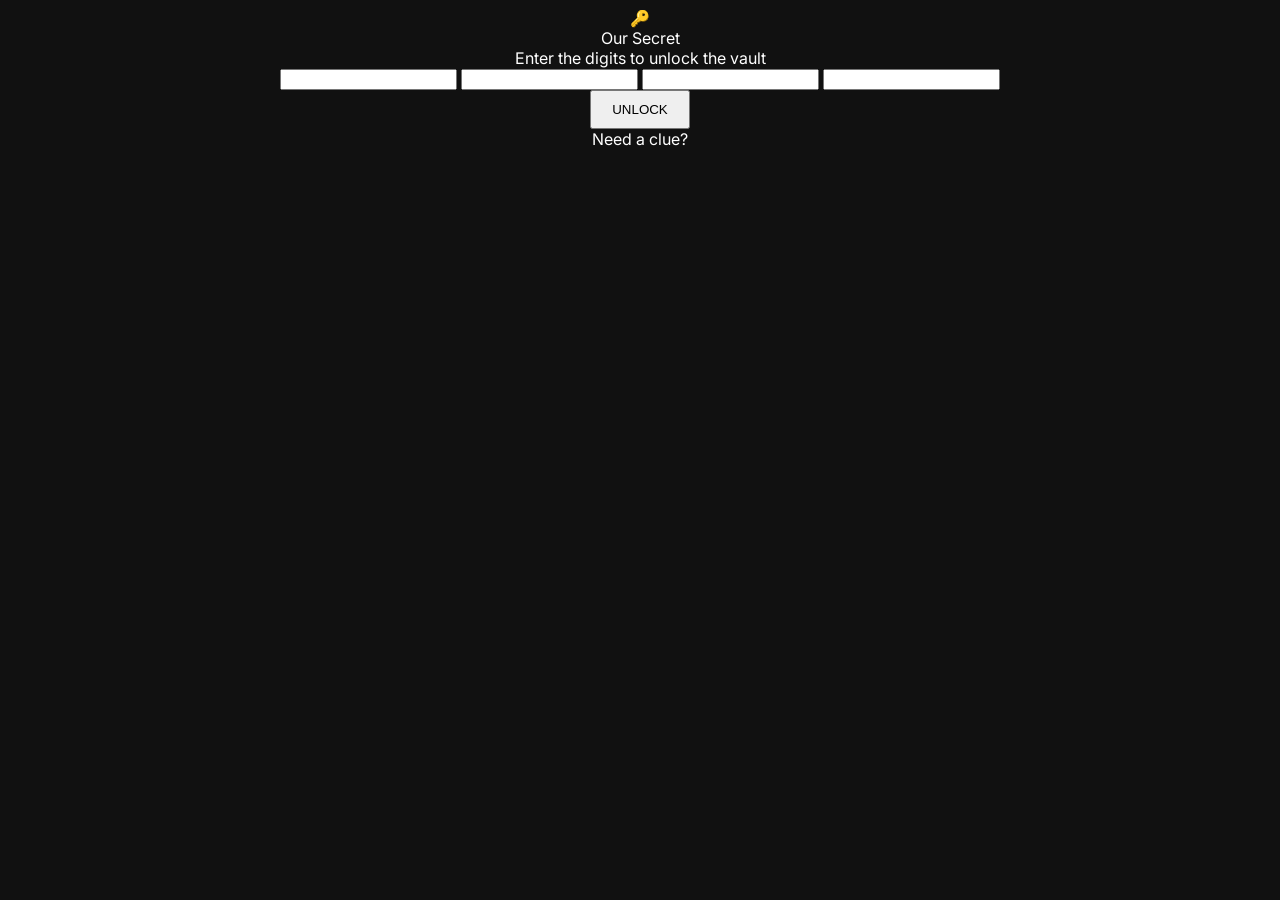
==== index.html @ 728e1b96 "Rename index .html to index.html" ====
<!DOCTYPE html>
<html lang="id">
<head>
<meta charset="UTF-8">
<meta name="viewport" content="width=device-width, initial-scale=1.0">
<title>Happy Monthiversary</title>

<link href="https://fonts.googleapis.com/css2?family=Playfair+Display:ital,wght@0,600;1,400&family=Inter:wght@300;400;500&display=swap" rel="stylesheet">
<link rel="stylesheet" href="style.css">
</head>

<body>

<div id="app">

  <!-- VAULT -->
  <div id="s-vault" class="screen active">
    <div class="vault-card">
      <span class="key-icon">🔑</span>
      <div class="vault-title">Our Secret</div>
      <div class="vault-sub">Enter the digits to unlock the vault</div>

      <div class="digit-row">
        <input class="dbox" id="d0" maxlength="1">
        <input class="dbox" id="d1" maxlength="1">
        <input class="dbox" id="d2" maxlength="1">
        <input class="dbox" id="d3" maxlength="1">
      </div>

      <button class="unlock-btn" onclick="checkCode()">UNLOCK</button>
      <div class="clue-link" onclick="showClue()">Need a clue?</div>
      <div class="err-msg" id="vaultMsg"></div>
    </div>
  </div>

  <!-- MEMORY -->
  <div id="s-memory" class="screen">
    <div class="mem-title">Fragments of Us</div>
    <div class="mem-sub" id="memSub">Matches: 0 / 8</div>
    <div class="match-dots" id="matchDots"></div>
    <div class="card-grid" id="cardGrid"></div>
  </div>

  <!-- POPUP -->
  <div id="s-popup" class="screen">
    <div class="popup-card">
      <div class="popup-title">You won ✨</div>
      <div class="popup-msg">i figured you would...</div>
      <button class="cont-btn" onclick="startWords()">CONTINUE</button>
    </div>
  </div>

  <!-- HIDDEN WORDS -->
  <div id="s-words" class="screen">
    <div class="hw-title">Hidden Words</div>
    <div class="found-badge">Found: <span id="foundCount">0</span> / 6</div>
    <div class="word-grid" id="wordGrid"></div>
  </div>

  <!-- LETTER -->
  <div id="s-letter" class="screen">
    <span class="env-icon" onclick="openLetter()">💌</span>
    <div class="letter-card" id="letterCard">
      <h3>Hi...</h3>
      <p>Thanks for everything ❤️</p>
    </div>
  </div>

</div>

<script src="script.js"></script>
</body>
</html>
---- style.css ----
body {
    background:#111;
    color:white;
    font-family:'Inter', sans-serif;
    text-align:center;
}

.screen { display:none; }
.screen.active { display:block; }

button {
    padding:10px 20px;
    cursor:pointer;
}

.card-grid {
    display:grid;
    grid-template-columns:repeat(4,70px);
    gap:10px;
    justify-content:center;
}

.card {
    width:70px;
    height:70px;
    background:#222;
    display:flex;
    align-items:center;
    justify-content:center;
    font-size:24px;
    cursor:pointer;
}

.card.flipped { background:white; color:black; }

.word-grid {
    display:grid;
    grid-template-columns:repeat(10,30px);
    gap:3px;
    justify-content:center;
}

.wcell {
    width:30px;
    height:30px;
    background:#222;
    display:flex;
    align-items:center;
    justify-content:center;
}

.wcell.sel { background:orange; }
.wcell.found { background:lime; }

.letter-card {
    display:none;
    background:#222;
    padding:20px;
}

.letter-card.show {
    display:block;
}
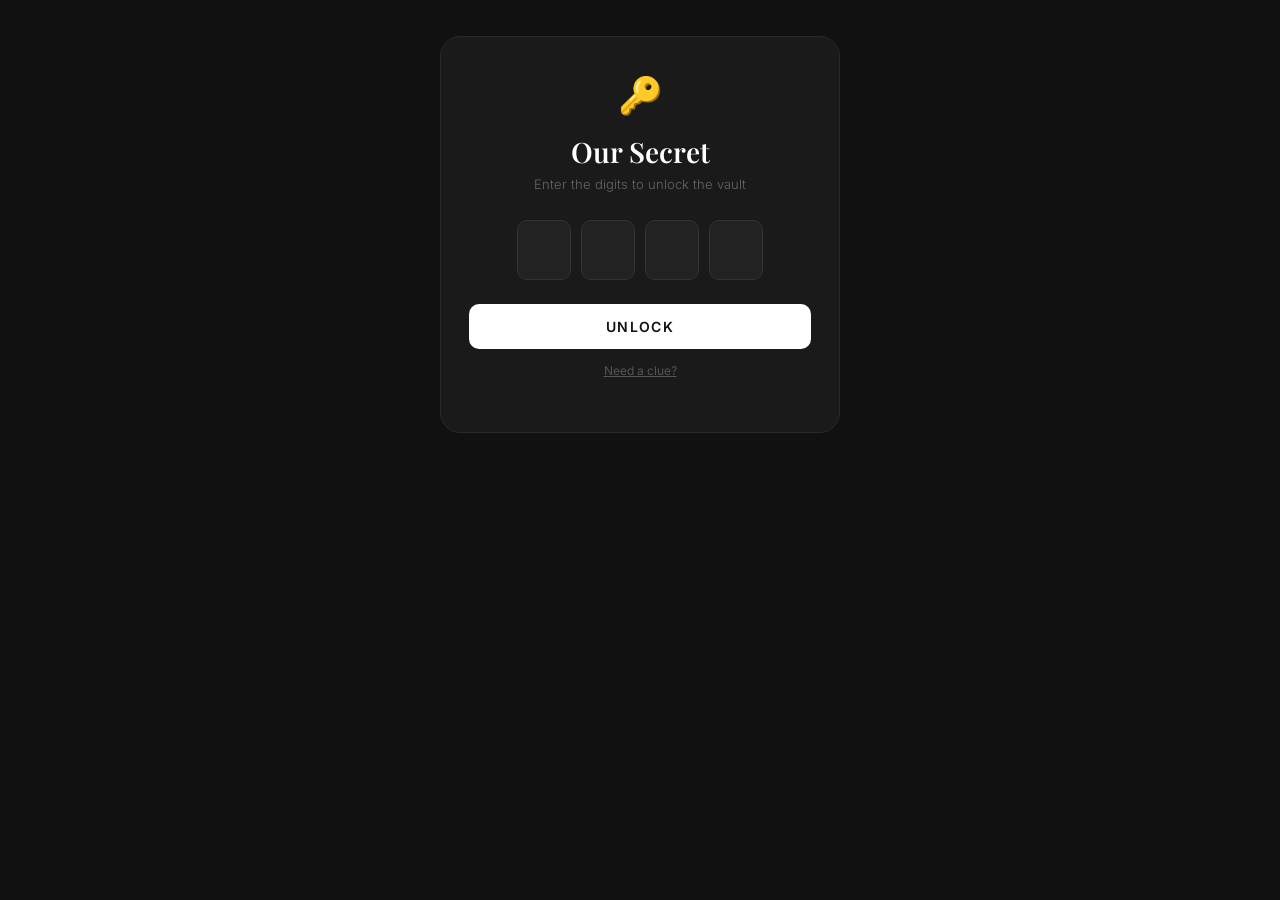
==== commit 34fe5a12: "Add files via upload" ====
--- a/index.html
+++ b/index.html
@@ -1,39 +1,35 @@
 <!DOCTYPE html>
 <html lang="id">
 <head>
-<meta charset="UTF-8">
-<meta name="viewport" content="width=device-width, initial-scale=1.0">
-<title>Happy Monthiversary</title>
-
-<link href="https://fonts.googleapis.com/css2?family=Playfair+Display:ital,wght@0,600;1,400&family=Inter:wght@300;400;500&display=swap" rel="stylesheet">
-<link rel="stylesheet" href="style.css">
+  <meta charset="UTF-8">
+  <meta name="viewport" content="width=device-width, initial-scale=1.0">
+  <title>Happy Monthiversary 🤍</title>
+  <link href="https://fonts.googleapis.com/css2?family=Playfair+Display:ital,wght@0,600;1,400&family=Inter:wght@300;400;500&display=swap" rel="stylesheet">
+  <link rel="stylesheet" href="style.css">
 </head>
-
 <body>
 
 <div id="app">
 
-  <!-- VAULT -->
+  <!-- 1. VAULT -->
   <div id="s-vault" class="screen active">
     <div class="vault-card">
       <span class="key-icon">🔑</span>
       <div class="vault-title">Our Secret</div>
       <div class="vault-sub">Enter the digits to unlock the vault</div>
-
       <div class="digit-row">
-        <input class="dbox" id="d0" maxlength="1">
-        <input class="dbox" id="d1" maxlength="1">
-        <input class="dbox" id="d2" maxlength="1">
-        <input class="dbox" id="d3" maxlength="1">
+        <input class="dbox" id="d0" maxlength="1" type="password" inputmode="numeric">
+        <input class="dbox" id="d1" maxlength="1" type="password" inputmode="numeric">
+        <input class="dbox" id="d2" maxlength="1" type="password" inputmode="numeric">
+        <input class="dbox" id="d3" maxlength="1" type="password" inputmode="numeric">
       </div>
-
       <button class="unlock-btn" onclick="checkCode()">UNLOCK</button>
       <div class="clue-link" onclick="showClue()">Need a clue?</div>
       <div class="err-msg" id="vaultMsg"></div>
     </div>
   </div>
 
-  <!-- MEMORY -->
+  <!-- 2. MEMORY GAME -->
   <div id="s-memory" class="screen">
     <div class="mem-title">Fragments of Us</div>
     <div class="mem-sub" id="memSub">Matches: 0 / 8</div>
@@ -41,28 +37,70 @@
     <div class="card-grid" id="cardGrid"></div>
   </div>
 
-  <!-- POPUP -->
+  <!-- 3. POPUP -->
   <div id="s-popup" class="screen">
     <div class="popup-card">
       <div class="popup-title">You won ✨</div>
-      <div class="popup-msg">i figured you would...</div>
+      <div class="popup-msg">i figured you would, Odi...</div>
       <button class="cont-btn" onclick="startWords()">CONTINUE</button>
     </div>
   </div>
 
-  <!-- HIDDEN WORDS -->
+  <!-- 4. HIDDEN WORDS -->
   <div id="s-words" class="screen">
-    <div class="hw-title">Hidden Words</div>
-    <div class="found-badge">Found: <span id="foundCount">0</span> / 6</div>
+    <div class="hw-top">
+      <div class="hw-title">Hidden Words</div>
+      <div class="found-badge">Found: <span id="foundCount">0</span> / 6</div>
+    </div>
+    <div class="para-box">
+      I don't need to say too much, but if you really pay attention, you'll notice it. The way <b>YOU</b> carry yourself, the way things just seem to fall into place when you're comfortable. And maybe it's a small thing, maybe it's nothing you've thought about before, but I think you <b>LOOK</b> a little different, a little <b>BETTER</b> when things feel right. Especially <b>WITH</b> the right person around. Maybe it's just timing, or maybe it's something else. But I know I'd rather have <b>ME</b> right <b>HERE</b>.
+    </div>
     <div class="word-grid" id="wordGrid"></div>
+    <div class="swipe-hint">(Swipe across the letters to find the words)</div>
   </div>
 
-  <!-- LETTER -->
+  <!-- 5. LETTER -->
   <div id="s-letter" class="screen">
-    <span class="env-icon" onclick="openLetter()">💌</span>
+    <span class="env-icon" id="envIcon" onclick="openLetter()">💌</span>
+    <div class="open-hint" id="openHint">tap to open, Odi</div>
     <div class="letter-card" id="letterCard">
-      <h3>Hi...</h3>
-      <p>Thanks for everything ❤️</p>
+      <div class="monthversary-badge">3 Maret — 3 Mei</div>
+      <div class="letter-sal">Buat Odi, yang paling aku sayang,</div>
+      <div class="letter-body">
+        Terima kasih ya masih sama aku disini,<br>
+        walaupun kisah kita masih bisa dibilang singkat,<br>
+        tapi semoga kita tetap bersama dengan waktu yang lama ya.<br><br>
+
+        Terima kasih ya kamu selalu mengusahakan aku,<br>
+        selalu melakukan yang terbaik buat aku,<br>
+        dan aku sangat sangat merasa beruntung punya kamu di hidup aku.<br><br>
+
+        Aku minta maaf ya,<br>
+        mungkin aku masih banyak kurangnya di hubungan ini,<br>
+        tapi aku selalu mencoba jadi yang terbaik buat kamu sayang.<br><br>
+
+        Tetap jadi diri kamu yaa,<br>
+        aku selalu sayang sama kamu,<br>
+        aku selalu cinta sama kamu,<br>
+        dengan segala kelebihan dan kekurangan kamu.<br><br>
+
+        Dimata aku kamu selalu indah,<br>
+        kamu selalu cantik, selalu lucu, selalu imut, selalu manis, dan selalu menggemaskan.<br>
+        Kamu selalu mengambil segala perhatian aku,<br>
+        kamu selalu buat aku jatuh cinta lagi setiap detiknya.<br>
+        Kamu kesayanganku, kamu duniaku, kamu semestaku, kamu segalanya bagi aku.<br><br>
+
+        Aku harap kita bisa melewati segala hal yang ada di hubungan kita,<br>
+        aku akan selalu melakukan yang terbaik buat hubungan kita.<br>
+        Tetap disini sama aku ya sayang? tetap jadi pasangan aku,<br>
+        aku mau kamu selamanya.<br><br>
+
+        I love u, I still love u, I always love u,<br>
+        I love everything about u, I love u more than u know,<br>
+        I love u to the moon and back.
+      </div>
+      <hr class="letter-divider">
+      <div class="letter-sign">Selamat tanggal 3 yang kedua, Odi. — dari kekasihmu, Ebie 🌹</div>
     </div>
   </div>
 
--- a/style.css
+++ b/style.css
@@ -1,63 +1,244 @@
-body {
-    background:#111;
-    color:white;
-    font-family:'Inter', sans-serif;
-    text-align:center;
-}
-
-.screen { display:none; }
-.screen.active { display:block; }
-
-button {
-    padding:10px 20px;
-    cursor:pointer;
-}
-
-.card-grid {
-    display:grid;
-    grid-template-columns:repeat(4,70px);
-    gap:10px;
-    justify-content:center;
-}
-
-.card {
-    width:70px;
-    height:70px;
-    background:#222;
-    display:flex;
-    align-items:center;
-    justify-content:center;
-    font-size:24px;
-    cursor:pointer;
-}
-
-.card.flipped { background:white; color:black; }
-
-.word-grid {
-    display:grid;
-    grid-template-columns:repeat(10,30px);
-    gap:3px;
-    justify-content:center;
-}
-
-.wcell {
-    width:30px;
-    height:30px;
-    background:#222;
-    display:flex;
-    align-items:center;
-    justify-content:center;
-}
-
-.wcell.sel { background:orange; }
-.wcell.found { background:lime; }
-
-.letter-card {
-    display:none;
-    background:#222;
-    padding:20px;
-}
-
-.letter-card.show {
-    display:block;
-}+/* ===== RESET & BASE ===== */
+* { box-sizing: border-box; margin: 0; padding: 0; }
+
+body {
+  background: #111;
+  color: #f0e8f5;
+  font-family: 'Inter', sans-serif;
+  display: flex;
+  justify-content: center;
+  min-height: 100vh;
+}
+
+#app {
+  display: flex;
+  flex-direction: column;
+  align-items: center;
+  width: 100%;
+  max-width: 440px;
+  min-height: 100vh;
+}
+
+.screen {
+  display: none;
+  flex-direction: column;
+  align-items: center;
+  width: 100%;
+  padding: 36px 20px;
+}
+.screen.active { display: flex; }
+
+/* ===== VAULT ===== */
+.vault-card {
+  background: #1a1a1a;
+  border-radius: 20px;
+  padding: 36px 28px 28px;
+  width: 100%;
+  text-align: center;
+  border: 1px solid #2a2a2a;
+}
+.key-icon { font-size: 36px; margin-bottom: 16px; display: block; }
+.vault-title {
+  font-family: 'Playfair Display', serif;
+  font-size: 28px; font-weight: 600;
+  color: #fff; margin-bottom: 6px;
+}
+.vault-sub { font-size: 13px; color: #666; margin-bottom: 28px; font-weight: 300; }
+
+.digit-row { display: flex; gap: 10px; justify-content: center; margin-bottom: 24px; }
+.dbox {
+  width: 54px; height: 60px;
+  background: #222; border: 1px solid #333;
+  border-radius: 10px; font-size: 22px; font-weight: 500;
+  color: #fff; text-align: center; outline: none;
+  transition: border-color 0.2s;
+  font-family: 'Inter', sans-serif;
+}
+.dbox:focus { border-color: #c8a84b; }
+
+.unlock-btn {
+  width: 100%; padding: 14px;
+  background: #fff; color: #111;
+  border: none; border-radius: 10px;
+  font-size: 14px; font-weight: 600;
+  letter-spacing: 0.1em; cursor: pointer;
+  font-family: 'Inter', sans-serif;
+  transition: opacity 0.2s;
+}
+.unlock-btn:hover { opacity: 0.88; }
+
+.clue-link {
+  font-size: 12px; color: #555; margin-top: 14px;
+  cursor: pointer; text-decoration: underline;
+}
+.clue-link:hover { color: #888; }
+.err-msg { font-size: 12px; color: #cc7766; margin-top: 10px; min-height: 16px; }
+
+/* ===== MEMORY GAME ===== */
+.mem-title {
+  font-family: 'Playfair Display', serif;
+  font-size: 24px; font-weight: 600;
+  color: #fff; margin-bottom: 4px;
+}
+.mem-sub { font-size: 13px; color: #666; margin-bottom: 16px; }
+
+.match-dots { display: flex; gap: 8px; margin-bottom: 12px; }
+.mdot {
+  width: 8px; height: 8px; border-radius: 50%;
+  background: #222; border: 1px solid #333;
+  transition: background 0.3s;
+}
+.mdot.done { background: #c8a84b; border-color: #c8a84b; }
+
+.card-grid {
+  display: grid;
+  grid-template-columns: repeat(4, 72px);
+  gap: 10px; margin-bottom: 20px;
+}
+.card {
+  width: 72px; height: 72px; border-radius: 12px;
+  background: #1c1c1c; border: 1px solid #2a2a2a;
+  display: flex; align-items: center; justify-content: center;
+  font-size: 26px; cursor: pointer;
+  transition: transform 0.15s, border-color 0.2s;
+  user-select: none;
+}
+.card:hover:not(.flipped):not(.matched) { transform: scale(1.05); border-color: #444; }
+.card.flipped { background: #222; border-color: #555; }
+.card.matched {
+  background: #1a1a1a; border-color: #c8a84b;
+  animation: matchPop 0.4s ease;
+}
+@keyframes matchPop {
+  0% { transform: scale(1); }
+  50% { transform: scale(1.08); }
+  100% { transform: scale(1); }
+}
+
+/* ===== POPUP ===== */
+.popup-card {
+  background: #1a1a1a; border: 1px solid #2a2a2a;
+  border-radius: 20px; padding: 44px 32px;
+  text-align: center; width: 100%;
+}
+.popup-title {
+  font-family: 'Playfair Display', serif;
+  font-size: 28px; color: #fff; margin-bottom: 8px;
+}
+.popup-msg {
+  font-size: 14px; color: #666; font-style: italic;
+  margin-bottom: 28px;
+  font-family: 'Playfair Display', serif;
+}
+.cont-btn {
+  padding: 12px 36px; border-radius: 50px;
+  border: 1px solid #333; background: transparent;
+  color: #ccc; font-size: 13px;
+  font-family: 'Inter', sans-serif;
+  letter-spacing: 0.08em; cursor: pointer;
+  transition: background 0.2s;
+}
+.cont-btn:hover { background: #222; }
+
+/* ===== HIDDEN WORDS ===== */
+.hw-top { text-align: center; margin-bottom: 14px; width: 100%; }
+.hw-title {
+  font-family: 'Playfair Display', serif;
+  font-size: 22px; font-weight: 600;
+  color: #fff; margin-bottom: 8px;
+}
+.found-badge {
+  display: inline-block; padding: 4px 18px;
+  border: 1px solid #2a2a2a; border-radius: 50px;
+  font-size: 12px; color: #666; letter-spacing: 0.04em;
+}
+.found-badge span { color: #fff; font-weight: 500; }
+
+.para-box {
+  background: #1a1a1a; border-radius: 14px;
+  border: 1px solid #252525; padding: 20px 18px;
+  margin-bottom: 14px; width: 100%;
+  font-family: 'Playfair Display', serif;
+  font-style: italic; font-size: 13.5px;
+  line-height: 2; color: #aaa;
+}
+.para-box b { color: #fff; font-style: normal; font-weight: 700; }
+
+.word-grid {
+  display: grid;
+  grid-template-columns: repeat(10, 32px);
+  gap: 3px; user-select: none; margin-bottom: 8px;
+}
+.wcell {
+  width: 32px; height: 32px; background: #161616;
+  border-radius: 6px; display: flex;
+  align-items: center; justify-content: center;
+  font-size: 12px; font-weight: 500; color: #555;
+  cursor: pointer; border: 1px solid transparent;
+  transition: background 0.1s, color 0.1s;
+}
+.wcell.sel { background: #2a2010; color: #fff; border-color: #7a6030; }
+.wcell.found { background: #221a00; color: #c8a84b; border-color: #c8a84b55; }
+.swipe-hint { font-size: 11px; color: #444; text-align: center; }
+
+/* ===== LETTER ===== */
+.env-icon {
+  font-size: 48px; cursor: pointer;
+  margin-bottom: 14px; display: inline-block;
+  transition: transform 0.2s;
+}
+.env-icon:hover { transform: scale(1.08); }
+.open-hint { font-size: 13px; color: #555; margin-bottom: 22px; }
+
+.letter-card {
+  background: #1a1a1a; border: 1px solid #2a2a2a;
+  border-radius: 16px; padding: 28px 24px;
+  width: 100%; opacity: 0; transform: translateY(16px);
+  transition: opacity 0.6s, transform 0.6s;
+  display: none;
+}
+.letter-card.show { opacity: 1; transform: translateY(0); display: block; }
+
+.monthversary-badge {
+  display: inline-block; margin-bottom: 18px;
+  padding: 6px 20px; border-radius: 50px;
+  border: 1px solid #c8a84b55; font-size: 11px;
+  letter-spacing: 0.12em; color: #c8a84b;
+  font-family: 'Inter', sans-serif; font-weight: 500;
+}
+.letter-sal {
+  font-family: 'Playfair Display', serif;
+  font-style: italic; font-size: 17px;
+  color: #c8a84b; margin-bottom: 14px;
+}
+.letter-body {
+  font-family: 'Playfair Display', serif;
+  font-style: italic; font-size: 14px;
+  line-height: 2.2; color: #aaa;
+}
+.letter-body em { font-style: italic; color: #ccc; }
+.letter-divider { border: none; border-top: 1px solid #2a2a2a; margin: 18px 0; }
+.letter-sign {
+  font-family: 'Playfair Display', serif;
+  font-style: italic; font-size: 13px;
+  color: #666; text-align: right;
+}
+
+/* ===== ANIMASI ===== */
+.confetti-dot {
+  position: fixed; width: 5px; height: 5px;
+  border-radius: 50%; pointer-events: none;
+  animation: fall 1.8s ease-in forwards;
+}
+@keyframes fall {
+  0% { opacity: 1; transform: translateY(0) rotate(0deg); }
+  100% { opacity: 0; transform: translateY(350px) rotate(720deg); }
+}
+.heart-float {
+  position: fixed; pointer-events: none;
+  font-size: 18px; animation: floatUp 2s ease-out forwards;
+}
+@keyframes floatUp {
+  0% { opacity: 1; transform: translateY(0) scale(1); }
+  100% { opacity: 0; transform: translateY(-200px) scale(0.5); }
+}
